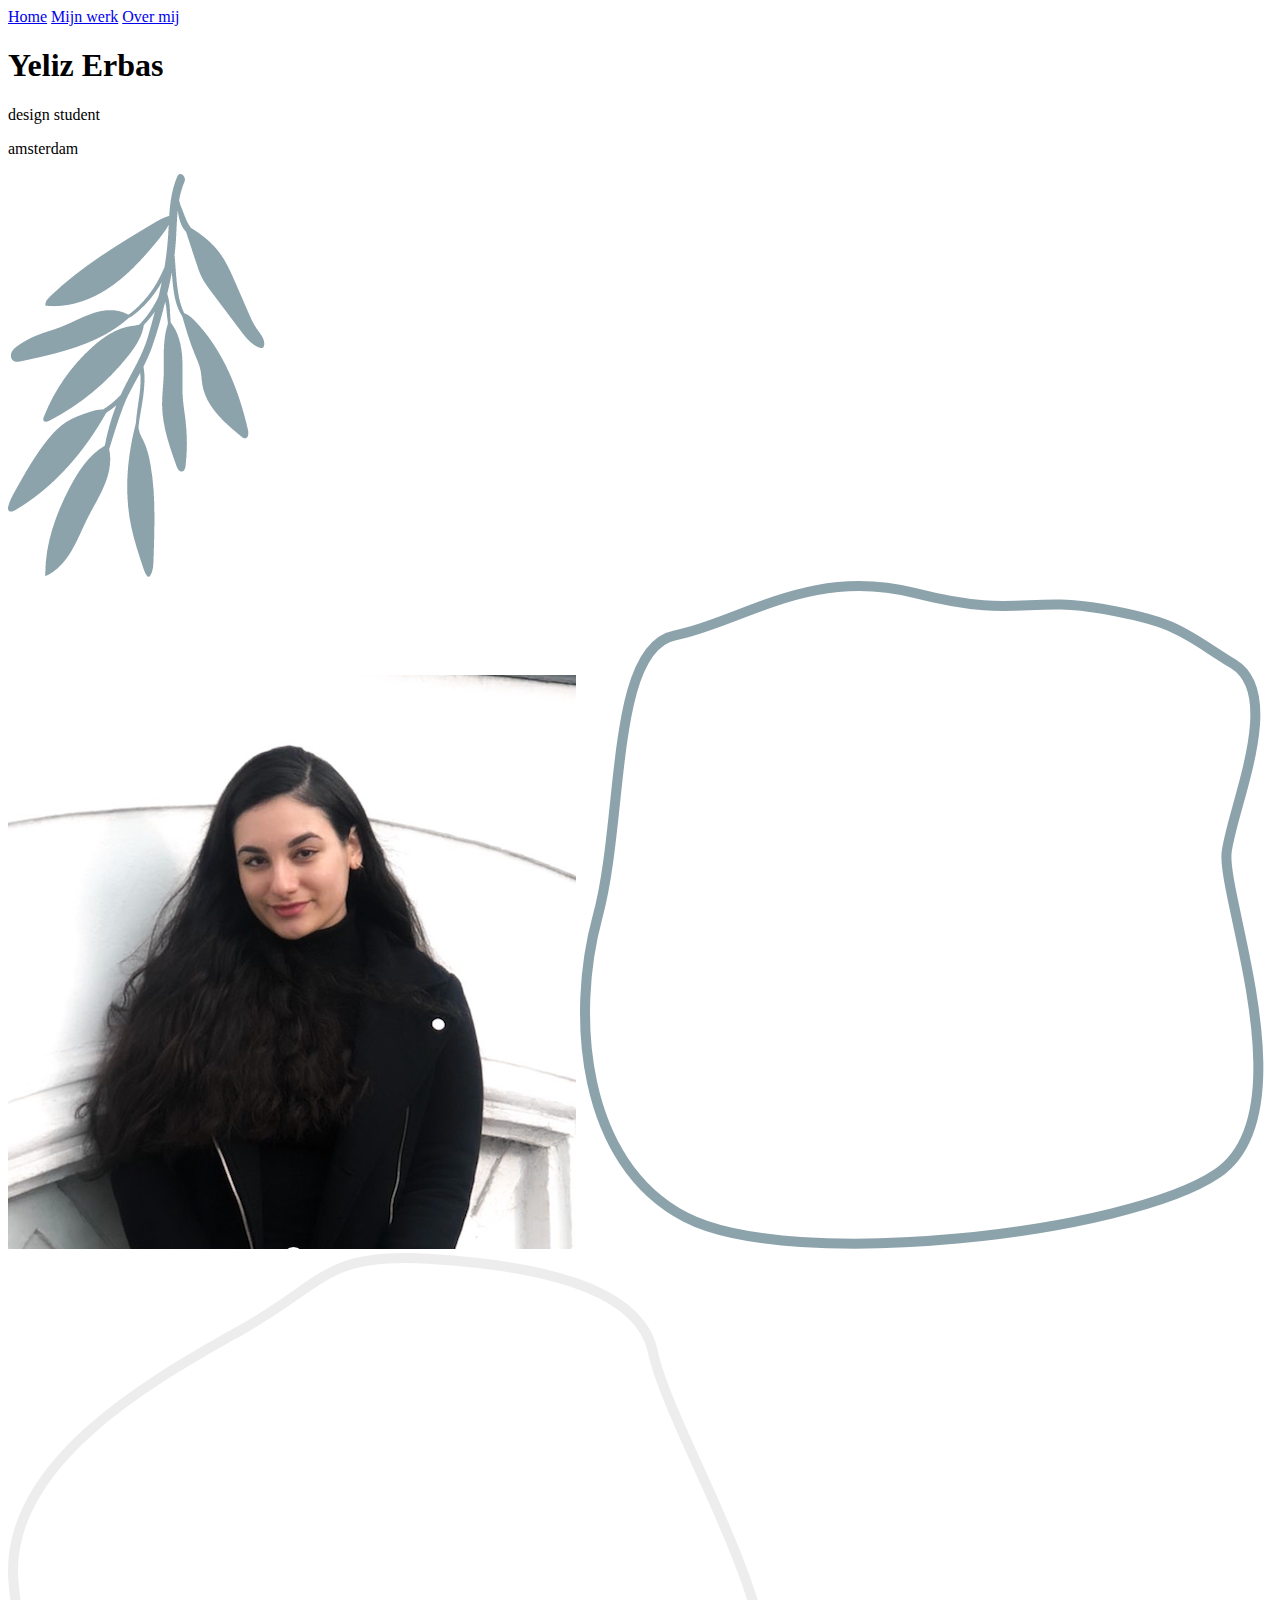
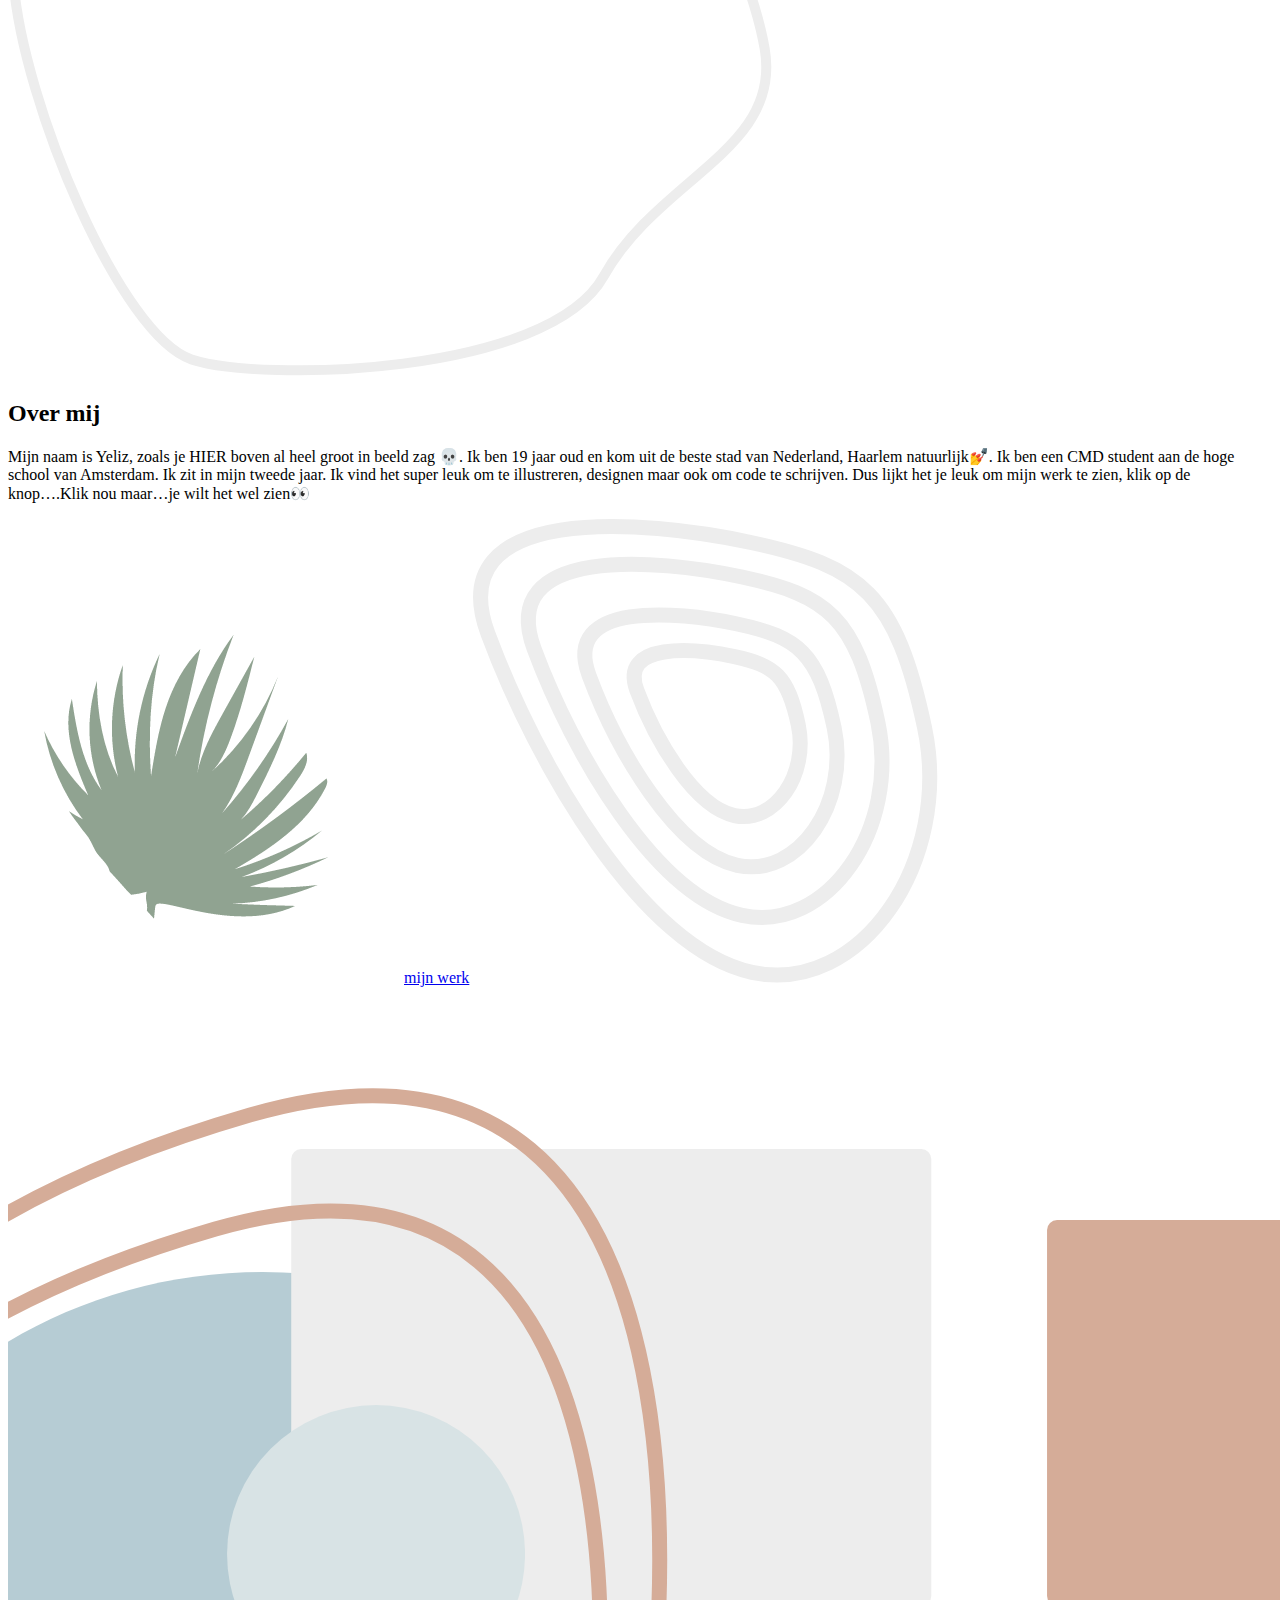
==== index.html @ 51a870b2 "Add files via upload" ====
<!DOCTYPE html>
<html lang="nl">
<head>
    <meta charset="UTF-8">
    <meta name="viewport" content="width=device-width, initial-scale=1.0">
    <title>Home</title>

    <link rel="stylesheet" href="styles/styles.css">
</head>


<body>
    <header>
        <nav>
            <a href="index.html">Home</a>
            <a href="mijn-werk.html">Mijn werk</a>
            <a href="over-mij.html">Over mij</a>
        </nav>


        <section>
            <h1>Yeliz Erbas</h1>
            <p>design student</p>
            <p>amsterdam</p>
        </section>

        <img id="blue-home" src="images/darkblue-leaves.png" alt="donker blauwe blaadjes">
    </header>
    



    <section id="profielfoto">
        <img id="foto" src="images/foto-zelf.png" alt="foto van Yeliz">
        <img id="blue-lines" src="images/blue-line-foto-zelf.png" alt="">
        <img id="cream-lines" src="images/cream-line-foto-zelf.png" alt="">
    </section>
   

        <div id="overmij-home"></div>
        <h2 class="home">Over mij</h2>
        <p class="home">Mijn naam is Yeliz, zoals je HIER boven al heel groot in beeld zag 💀. Ik ben 19 jaar oud en kom uit de beste stad van Nederland, Haarlem natuurlijk💅. Ik ben een CMD student aan de hoge school van Amsterdam. Ik zit in mijn tweede jaar. Ik vind het super leuk om te illustreren, designen maar ook om code te schrijven. Dus lijkt het je leuk om mijn werk te zien, klik op de knop….Klik nou maar…je wilt het wel zien👀</p>
        <img id="green-home" src="images/green-leaves-home-page.png" alt="">
        <a id="cta-home" href="mijn-werk.html">mijn werk</a>
    



    <!-- <img id="brown-home" src="images/brown-lines-home-page.png" alt="">
    <img id="dots-home" src="images/dots-home-page.png" alt=""> -->
    <img id="cream-home" src="images/cream-lines-home-page.png" alt="">
   
    



    <footer>
        <!-- <div id="footer1"></div>
        <div id="footer2"></div>
        <div id="footer3"></div>
        <div id="footer4"></div> -->
        <!-- <img src="" alt="">
        <img src="" alt=""> -->

        <img id="footah" src="images/Group 44.png" alt="">
       

        <!-- <button><img src="" alt=""></button> -->
    </footer>
    <script src="scripts/script.js"></script>
</body>
</html>
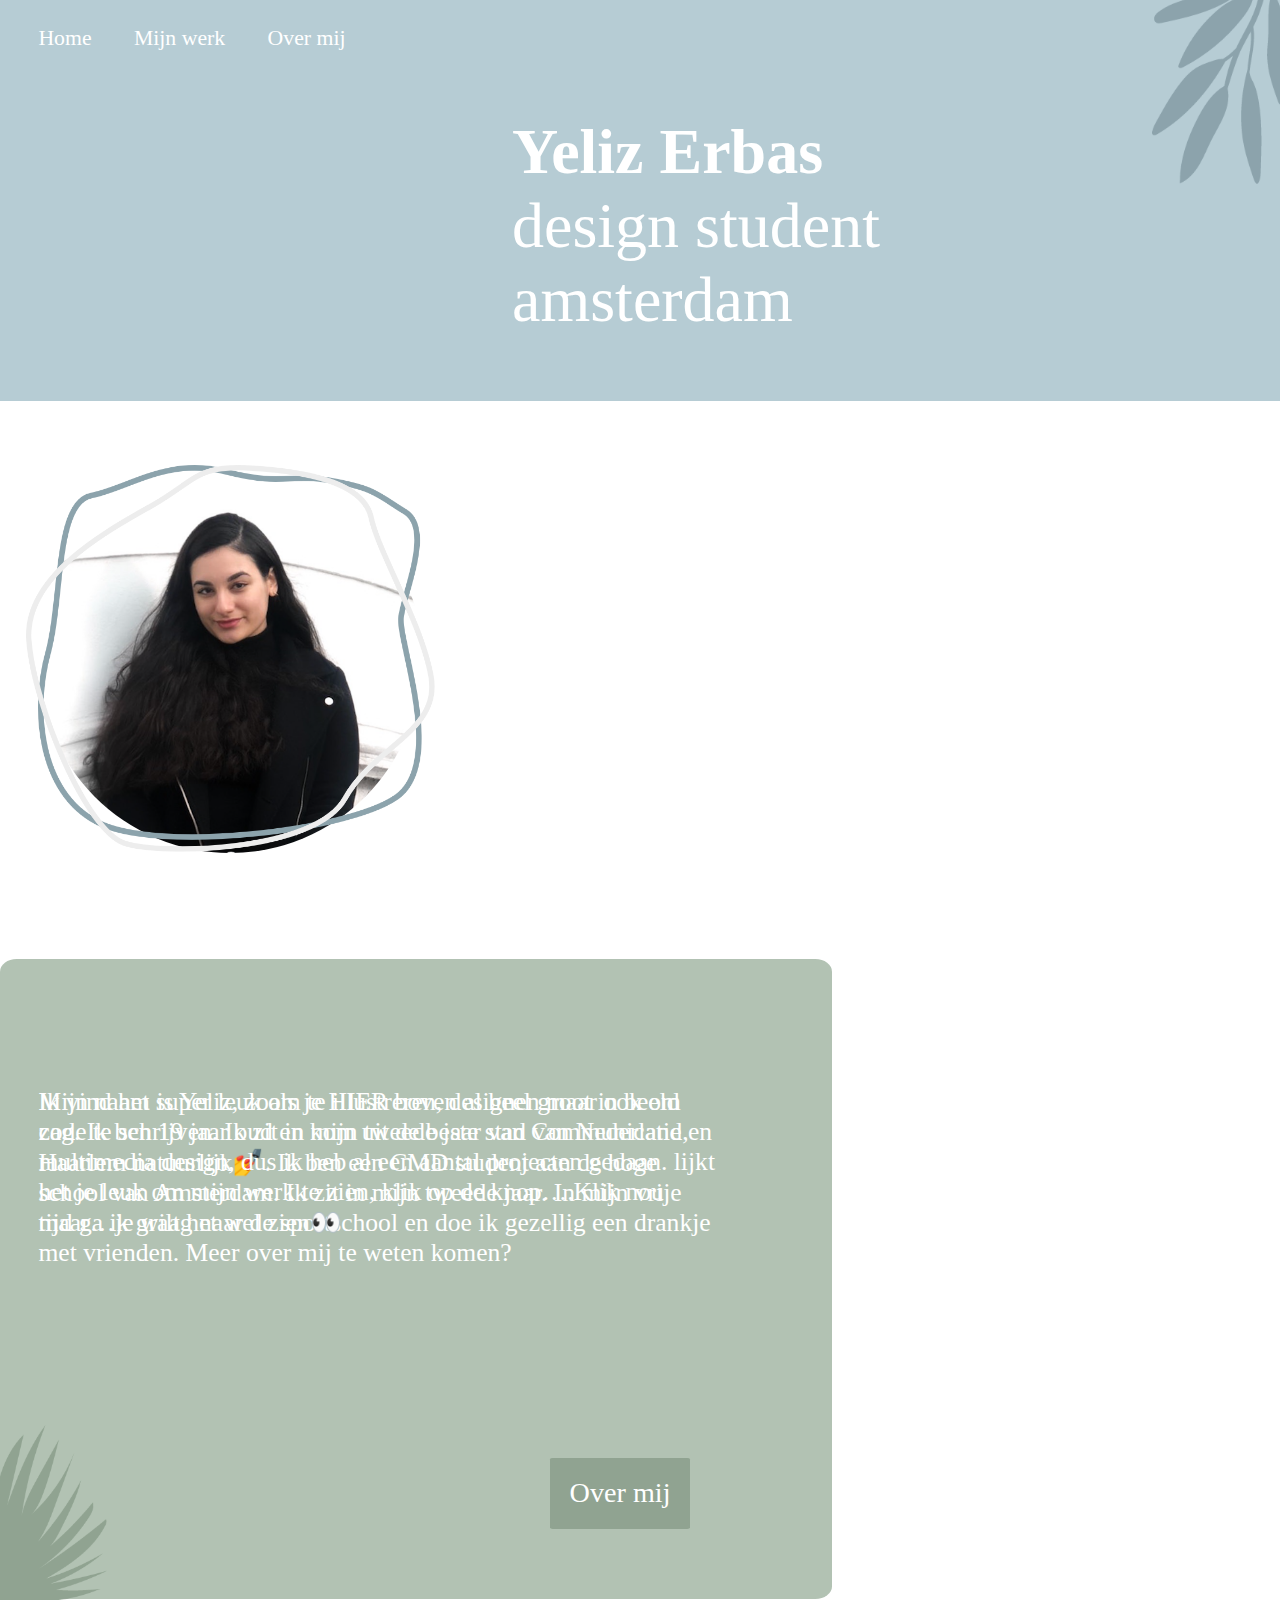
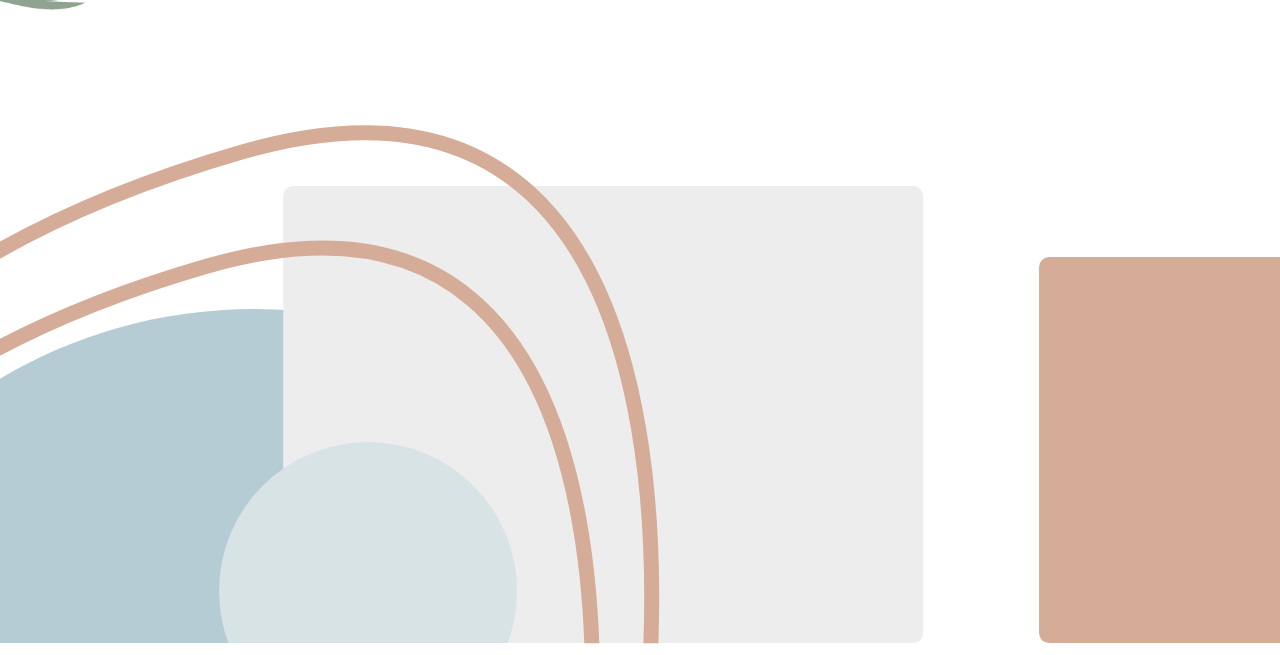
==== commit e90c940e: "Add files via upload" ====
--- a/index.html
+++ b/index.html
@@ -30,43 +30,32 @@
 
 
 
-    <section id="profielfoto">
         <img id="foto" src="images/foto-zelf.png" alt="foto van Yeliz">
         <img id="blue-lines" src="images/blue-line-foto-zelf.png" alt="">
         <img id="cream-lines" src="images/cream-line-foto-zelf.png" alt="">
-    </section>
+
    
 
         <div id="overmij-home"></div>
-        <h2 class="home">Over mij</h2>
-        <p class="home">Mijn naam is Yeliz, zoals je HIER boven al heel groot in beeld zag 💀. Ik ben 19 jaar oud en kom uit de beste stad van Nederland, Haarlem natuurlijk💅. Ik ben een CMD student aan de hoge school van Amsterdam. Ik zit in mijn tweede jaar. Ik vind het super leuk om te illustreren, designen maar ook om code te schrijven. Dus lijkt het je leuk om mijn werk te zien, klik op de knop….Klik nou maar…je wilt het wel zien👀</p>
+        <p class="home">Mijn naam is Yeliz, zoals je HIER boven al heel groot in beeld zag. Ik ben 19 jaar oud en kom uit de beste stad van Nederland, Haarlem natuurlijk💅. Ik ben een CMD student aan de hoge school van Amsterdam. Ik zit in mijn tweede jaar. In mijn vrije tijd ga ik graag naar de sportschool en doe ik gezellig een drankje met vrienden. Meer over mij te weten komen? </p>
         <img id="green-home" src="images/green-leaves-home-page.png" alt="">
-        <a id="cta-home" href="mijn-werk.html">mijn werk</a>
+        <a id="cta-home" href="over-mij.html">Over mij</a>
     
 
+        <div id="mijnwerk-home"></div>
+        <p class="home" id="home">Ik vind het super leuk om te illustreren, designen maar ook om code te schrijven. Ik zit in mijn tweede jaar van Communicatie en multimedia design, dus ik heb al een aantal projecten gedaan. lijkt het je leuk om mijn werk te zien, klik op de knop….Klik nou maar…je wilt het wel zien👀</p>
+        <a id="cta-home2" href="mijn-werk.html">mijn werk</a>
 
-
-    <!-- <img id="brown-home" src="images/brown-lines-home-page.png" alt="">
-    <img id="dots-home" src="images/dots-home-page.png" alt=""> -->
-    <img id="cream-home" src="images/cream-lines-home-page.png" alt="">
+    <!-- <img id="cream-home" src="images/light-blue-home.png" alt=""> -->
    
     
 
 
 
     <footer>
-        <!-- <div id="footer1"></div>
-        <div id="footer2"></div>
-        <div id="footer3"></div>
-        <div id="footer4"></div> -->
-        <!-- <img src="" alt="">
-        <img src="" alt=""> -->
+        <img id="footer-home" src="images/Group 44.png" alt="">
+   </footer>
 
-        <img id="footah" src="images/Group 44.png" alt="">
-       
-
-        <!-- <button><img src="" alt=""></button> -->
-    </footer>
     <script src="scripts/script.js"></script>
 </body>
 </html>--- a/styles/styles.css
+++ b/styles/styles.css
@@ -0,0 +1,336 @@
+/********************************************
+*********************************************
+********************RESET********************
+*********************************************
+********************************************/
+
+*,
+*::after,
+*::before {
+    box-sizing: border-box;
+    margin: 0;
+    user-select: none;
+    -webkit-user-select: none;
+    -webkit-user-drag: none;
+    outline-color: var(--focus);
+    overflow-x: hidden;
+}
+
+/********************************************
+*********************************************
+*******************FONT**********************
+*********************************************
+********************************************/
+
+:root{
+    --white: #ffffff;
+    --lightblue:#D8E3E5;
+    --blue:#B6CCD4;
+    --darkblue:#8CA3AC;
+    --cream:#EDEDED;
+    --lightgreen:#B2C2B3;
+    --darkgreen:#90A391;
+    --lightbrown:#D5AC98;
+    --darkbrown:#86614F;
+    --purple:#9992BE;
+}
+
+/********************************************
+*********************************************
+*******************FONT**********************
+*********************************************
+********************************************/
+
+@font-face{
+    font-family: 'lemonmilk-bold';
+    src: url('..assets/LEMONMILK-Bold.oft') format(oft);
+}
+
+@font-face{
+    font-family: 'lemonmilk-regular';
+    src: url('..assets/LEMONMILK-Regular.oft') format(oft);
+}
+
+@font-face{
+    font-family: 'lemonmilk-light';
+    src: url('..assets/LEMONMILK-Light.oft') format(oft);
+}
+
+/********************************************
+*********************************************
+*******************TEXT**********************
+*********************************************
+********************************************/
+
+h1{
+    color: var(--white);
+    font-family: 'lemonmilk-bold';
+}
+
+h2{
+    color: var(--white);
+    font-family: 'lemonmilk-bold';
+    font-size: 2vw;
+}
+
+p{
+    color: var(--white);
+}
+
+
+/********************************************
+*********************************************
+*******************HEADER********************
+*********************************************
+********************************************/
+
+header{
+    background-color: var(--blue);
+    padding-top: 2%;
+    padding-bottom: 5%; 
+}
+
+a{
+    font-family: 'lemonmilk-bold';
+    font-size: 1.7vw;
+    color: var(--white);
+    text-decoration: none;
+    margin-left: 3%;
+}
+
+header section {
+    position: relative;
+    margin-top: 5%;
+}
+
+header h1 {
+    font-size: 5vw;
+    position: relative;
+    left: 40%;
+}
+
+header p{
+    font-family: 'lemonmilk-light';
+    font-size: 5vw;
+    position: relative;
+    left: 40%;
+}
+
+section#profielfoto{
+    position: relative;
+    margin-top: -30%;
+}
+
+img#foto{
+    border-radius: 50%;
+    width: 30%; 
+    height: auto;
+    margin-top: 5%;
+    margin-left: 3%;
+}
+
+img#blue-lines{
+    width: 30%; 
+    height: auto;
+    margin-top: 5%;
+    margin-left: -30%;
+    position: absolute;
+}
+
+img#cream-lines{
+    width: 32%; 
+    height: auto;
+    margin-top: 5%;
+    margin-left: -31%;
+    position: absolute;
+}
+
+img#blue-home{
+    width: 15%; 
+    height: auto;
+    position: absolute;
+    top: -13%;
+    right: -5%;
+}
+
+
+/********************************************
+*********************************************
+*****************HOMEPAGE********************
+*********************************************
+********************************************/
+
+
+
+div#overmij-home{
+	background-color: var(--lightgreen);
+    width: 65%;
+    padding: 25%;
+    border-radius: 2%;
+    margin-top: 8%;
+
+}
+
+h2.home{
+    font-size: 3vw;
+    position: absolute;
+    margin-top: -45%;
+    margin-left: 25%;
+}
+
+p.home{
+    font-family: 'lemonmilk-regular';
+    font-size: 2vw;
+    position: absolute;
+    margin-top: -40%;
+    margin-left: 3%;
+    width: 53%;
+}
+
+img#brown-home{
+    top: 80%;
+    right: -20%;
+    width: 60%;
+    height: auto;
+    position: absolute;
+}
+
+img#dots-home{
+    top: 54%;
+    right: -7%;
+    width: 32%;
+    height: auto;
+    position: absolute;
+}
+
+img#cream-home{
+    margin-top: -4%;
+    margin-left: 47%;
+    width: 25%;
+    height: auto;
+    position: absolute;
+}
+
+a#cta-home{
+    font-family: 'lemonmilk-bold';
+    font-size: 2.2vw;
+    color: var(--white);
+    background-color: var(--darkgreen);
+    padding: 1.5% 1.5% 1.5% 1.5%;
+    border-radius: 2%;
+    position: absolute;
+    margin-top: -11%;
+    margin-left: 43%;
+}
+
+img#green-home{
+    margin-top: -16%;
+    margin-left: -8%;
+    width: 20%;
+    height: auto;
+    position: absolute;
+    }
+
+
+/********************************************
+*********************************************
+*******************FOOTER********************
+*********************************************
+********************************************/
+/* footer{
+    position: absolute;
+    left: 0;
+    bottom: 0; 
+} */
+
+/* div#footer1{
+    background-color: var(--blue);
+    border-radius: 50%;
+    width: 25%;
+    height: auto;
+    padding: 25%;
+    z-index: -2;
+    position: relative;
+}
+
+div#footer2{
+    background-color: var(--lightblue);
+    border-radius: 50%;
+    width: 10%;
+    height: auto;
+    padding: 10%;
+    z-index: -1;
+    position: relative;
+}
+
+div#footer3{
+    background-color: var(--cream);
+    width: 15%;
+    height: auto;
+    padding: 15%;
+    border-radius: 2%;
+    position: relative;
+    left: 20%;
+}
+
+div#footer4{
+    background-color: var(--lightbrown);
+    width: 40%;
+    padding: 12%;
+    border-radius: 2%;
+    position: relative;
+    left: 60%;
+} */
+
+
+img#footah{
+    overflow: hidden;
+    margin-top: 6%;
+    width: 100%;
+    height: auto;
+}
+
+/********************************************
+*********************************************
+*****************ABOUT ME********************
+*********************************************
+********************************************/
+header#overmij{
+    background-color: var(--blue);
+    padding-top: 2%;
+    padding-bottom: 18.5%; 
+}
+
+div#overmij{
+	background-color: var(--purple);
+    width: 65%;
+    padding: 25%;
+    border-radius: 2%;
+    margin-top: 8%;
+
+}
+
+div#overmij2{
+	background-color: var(--blue);
+    width: 65%;
+    padding: 25%;
+    border-radius: 2%;
+    margin-top: 8%;
+
+}
+
+h2.overmij{
+    font-size: 3vw;
+    position: absolute;
+    margin-top: -45%;
+    margin-left: 18%;
+}
+
+
+span#paars{
+    color: #634B6F;
+}
+
+span#blauw{
+    color: var(--darkblue);
+}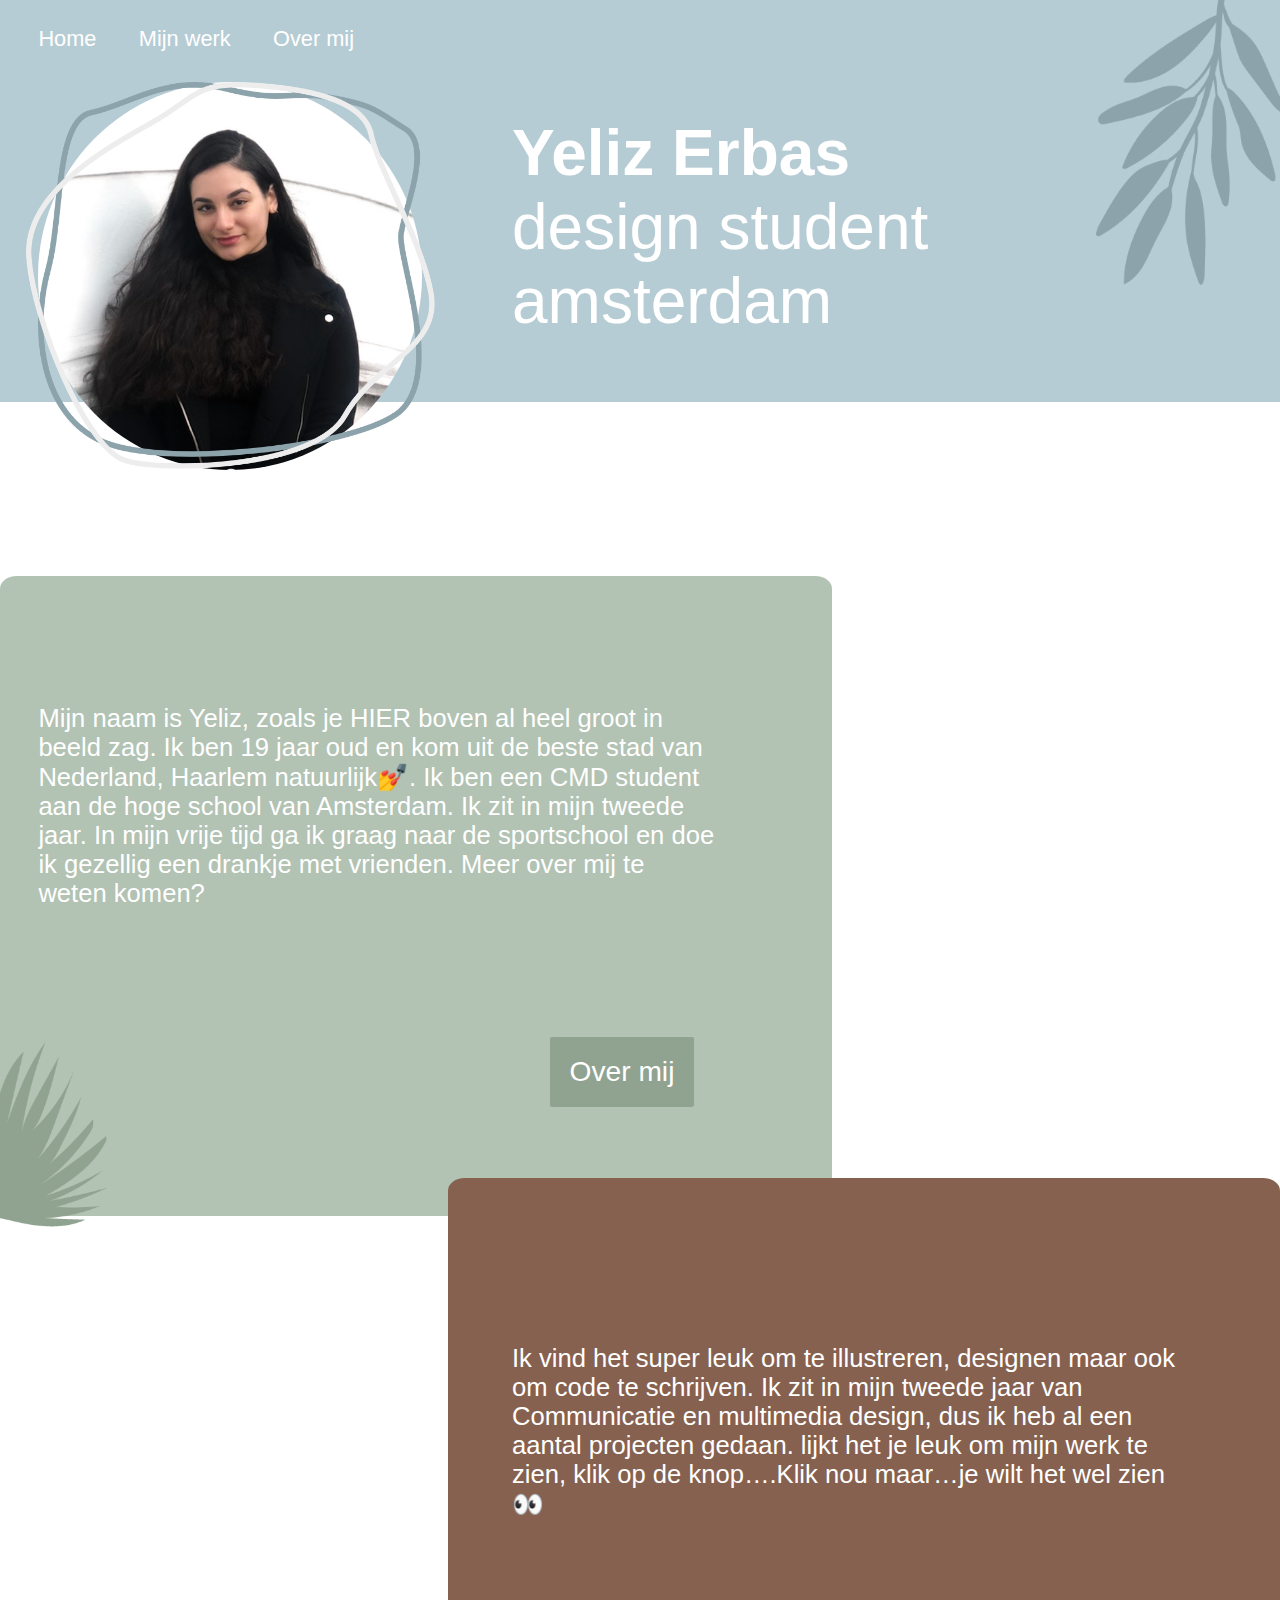
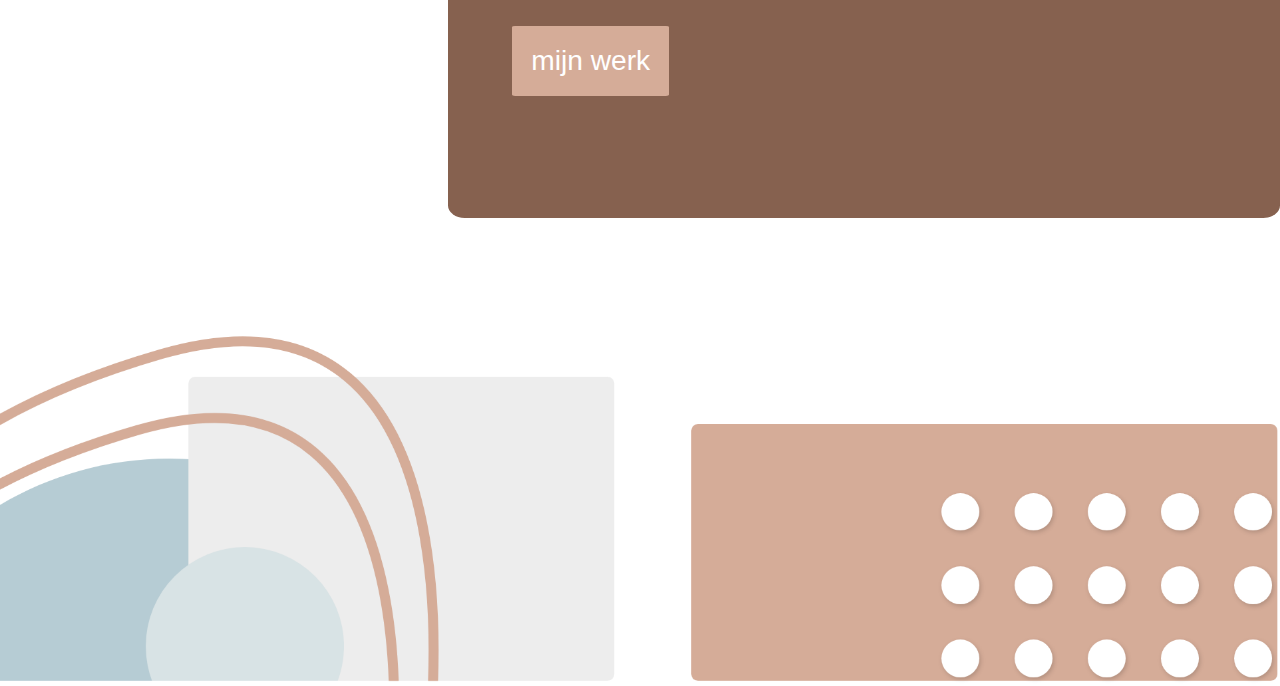
==== commit a8e61726: "Add files via upload" ====
--- a/index.html
+++ b/index.html
@@ -45,9 +45,6 @@
         <div id="mijnwerk-home"></div>
         <p class="home" id="home">Ik vind het super leuk om te illustreren, designen maar ook om code te schrijven. Ik zit in mijn tweede jaar van Communicatie en multimedia design, dus ik heb al een aantal projecten gedaan. lijkt het je leuk om mijn werk te zien, klik op de knop….Klik nou maar…je wilt het wel zien👀</p>
         <a id="cta-home2" href="mijn-werk.html">mijn werk</a>
-
-    <!-- <img id="cream-home" src="images/light-blue-home.png" alt=""> -->
-   
     
 
 
--- a/styles/styles.css
+++ b/styles/styles.css
@@ -24,6 +24,7 @@
 
 :root{
     --white: #ffffff;
+    --black: #000000;
     --lightblue:#D8E3E5;
     --blue:#B6CCD4;
     --darkblue:#8CA3AC;
@@ -64,18 +65,30 @@
 
 h1{
     color: var(--white);
-    font-family: 'lemonmilk-bold';
+    font-family: 'lemonmilk-bold', Impact, Haettenschweiler, 'Arial Narrow Bold', sans-serif;
 }
 
 h2{
     color: var(--white);
-    font-family: 'lemonmilk-bold';
+    font-family: 'lemonmilk-bold', Impact, Haettenschweiler, 'Arial Narrow Bold', sans-serif;
     font-size: 2vw;
 }
 
+h3{
+    color: var(--white);
+    font-family: 'lemonmilk-bold', Impact, Haettenschweiler, 'Arial Narrow Bold', sans-serif;
+    font-size: 1.7vw;
+}
+
 p{
     color: var(--white);
-}
+    font-family: 'lemonmilk-regular',  Arial, Helvetica, sans-serif;
+    font-size: 1.5vw;
+}
+
+
+
+
 
 
 /********************************************
@@ -91,7 +104,7 @@
 }
 
 a{
-    font-family: 'lemonmilk-bold';
+    font-family: 'lemonmilk-bold', Impact, Haettenschweiler, 'Arial Narrow Bold', sans-serif;
     font-size: 1.7vw;
     color: var(--white);
     text-decoration: none;
@@ -110,7 +123,7 @@
 }
 
 header p{
-    font-family: 'lemonmilk-light';
+    font-family: 'lemonmilk-light'  Arial, Helvetica, sans-serif;
     font-size: 5vw;
     position: relative;
     left: 40%;
@@ -125,11 +138,35 @@
     border-radius: 50%;
     width: 30%; 
     height: auto;
+    margin-top: -25%;
+    margin-left: 3%;
+}
+
+img#blue-lines{
+    width: 30%; 
+    height: auto;
+    margin-top: -25%;
+    margin-left: -30%;
+    position: absolute;
+}
+
+img#cream-lines{
+    width: 32%; 
+    height: auto;
+    margin-top: -25%;
+    margin-left: -31%;
+    position: absolute;
+}
+
+img#foto2{
+    border-radius: 50%;
+    width: 30%; 
+    height: auto;
     margin-top: 5%;
     margin-left: 3%;
 }
 
-img#blue-lines{
+img#blue-lines2{
     width: 30%; 
     height: auto;
     margin-top: 5%;
@@ -137,7 +174,7 @@
     position: absolute;
 }
 
-img#cream-lines{
+img#cream-lines2{
     width: 32%; 
     height: auto;
     margin-top: 5%;
@@ -149,9 +186,75 @@
     width: 15%; 
     height: auto;
     position: absolute;
-    top: -13%;
-    right: -5%;
-}
+    top: -1em;
+    right: -.5em;
+}
+
+
+
+
+/*****************************
+************HEADER 2**********
+******************************/
+header.rest{
+    background-color: transparent;
+}
+
+a.rest{
+    color: black;
+}
+
+img#mijn-werk-lijntjes{
+    width: 30%;
+    height: auto;
+    position: absolute;
+    top: -8vw;
+    left: -8vw;
+    z-index: -1;
+}
+
+h1.header-h1{
+    position: absolute;
+    margin-top: 2em;
+    margin-left: .5em;
+    z-index: +1;
+}
+
+div.header-circel{
+    background-color: var(--darkblue);
+    width: 25%;
+    padding: 25%;
+    border-radius: 50%;
+
+    position: absolute;
+    margin-top: -20%;
+    right: 10%;
+    z-index: -2;
+}
+
+div.header-label{
+    background-color: var(--blue);
+    width: 45%;
+    padding: 7%;
+    border-radius: 2%;
+    margin-top: 8%;
+
+    position: absolute;
+    margin-top: 7%;
+    right: 20%;
+    z-index: -1;
+}
+
+div#illustratie-circel{
+    background-color: var(--blue);
+}
+
+div#illustratie-label{
+    background-color: var(--darkblue);
+}
+
+
+
 
 
 /********************************************
@@ -159,9 +262,6 @@
 *****************HOMEPAGE********************
 *********************************************
 ********************************************/
-
-
-
 div#overmij-home{
 	background-color: var(--lightgreen);
     width: 65%;
@@ -171,6 +271,17 @@
 
 }
 
+
+div#mijnwerk-home{
+	background-color: var(--darkbrown);
+    width: 65%;
+    padding: 25%;
+    border-radius: 2%;
+    margin-top: -3%;
+    position: absolute;
+    right: 0;
+}
+
 h2.home{
     font-size: 3vw;
     position: absolute;
@@ -179,12 +290,18 @@
 }
 
 p.home{
-    font-family: 'lemonmilk-regular';
+    font-family: 'lemonmilk-regular'  Arial, Helvetica, sans-serif;
     font-size: 2vw;
     position: absolute;
     margin-top: -40%;
     margin-left: 3%;
     width: 53%;
+}
+
+p#home{
+    position: absolute;
+    margin-top: 10%;
+    margin-left: 40%;
 }
 
 img#brown-home{
@@ -204,23 +321,37 @@
 }
 
 img#cream-home{
-    margin-top: -4%;
-    margin-left: 47%;
-    width: 25%;
-    height: auto;
-    position: absolute;
+    margin-top: 42%;
+    margin-left: 37%;
+    width: 28%;
+    height: auto;
+    position: absolute;
+    z-index: +1;
 }
 
 a#cta-home{
-    font-family: 'lemonmilk-bold';
+    font-family: 'lemonmilk-bold', Impact, Haettenschweiler, 'Arial Narrow Bold', sans-serif;
     font-size: 2.2vw;
     color: var(--white);
     background-color: var(--darkgreen);
     padding: 1.5% 1.5% 1.5% 1.5%;
     border-radius: 2%;
     position: absolute;
-    margin-top: -11%;
+    margin-top: -14%;
     margin-left: 43%;
+}
+
+a#cta-home2{
+    font-family: 'lemonmilk-bold', Impact, Haettenschweiler, 'Arial Narrow Bold', sans-serif;
+    font-size: 2.2vw;
+    color: var(--white);
+    background-color: var(--lightbrown);
+    padding: 1.5% 1.5% 1.5% 1.5%;
+    border-radius: 2%;
+    position: absolute;
+    margin-top: 32%;
+    margin-left: 40%;
+    z-index: +1;
 }
 
 img#green-home{
@@ -232,63 +363,11 @@
     }
 
 
-/********************************************
-*********************************************
-*******************FOOTER********************
-*********************************************
-********************************************/
-/* footer{
-    position: absolute;
-    left: 0;
-    bottom: 0; 
-} */
-
-/* div#footer1{
-    background-color: var(--blue);
-    border-radius: 50%;
-    width: 25%;
-    height: auto;
-    padding: 25%;
-    z-index: -2;
-    position: relative;
-}
-
-div#footer2{
-    background-color: var(--lightblue);
-    border-radius: 50%;
-    width: 10%;
-    height: auto;
-    padding: 10%;
-    z-index: -1;
-    position: relative;
-}
-
-div#footer3{
-    background-color: var(--cream);
-    width: 15%;
-    height: auto;
-    padding: 15%;
-    border-radius: 2%;
-    position: relative;
-    left: 20%;
-}
-
-div#footer4{
-    background-color: var(--lightbrown);
-    width: 40%;
-    padding: 12%;
-    border-radius: 2%;
-    position: relative;
-    left: 60%;
-} */
-
-
-img#footah{
-    overflow: hidden;
-    margin-top: 6%;
-    width: 100%;
-    height: auto;
-}
+
+
+
+
+
 
 /********************************************
 *********************************************
@@ -310,20 +389,40 @@
 
 }
 
+
 div#overmij2{
 	background-color: var(--blue);
     width: 65%;
     padding: 25%;
     border-radius: 2%;
-    margin-top: 8%;
-
-}
-
-h2.overmij{
+    margin-top: -3%;
+    position: absolute;
+    right: 0;
+}
+
+h2#overmij{
     font-size: 3vw;
     position: absolute;
     margin-top: -45%;
-    margin-left: 18%;
+    margin-left: 17%;
+}
+
+p#overmij{
+    position: absolute;
+    margin-top: -37%;
+}
+
+h2#overmij2{
+    font-size: 3vw;
+    position: absolute;
+    margin-top: 2%;
+    margin-left: 50%;
+}
+
+p#overmij2{
+    position: absolute;
+    margin-top: 10%;
+    margin-left: 40%;
 }
 
 
@@ -333,4 +432,740 @@
 
 span#blauw{
     color: var(--darkblue);
+}
+
+span#zwart{
+    color: var(--black);
+}
+
+
+
+
+
+
+
+
+/********************************************
+*********************************************
+*****************MIJN WERK*******************
+*********************************************
+********************************************/
+
+/*****************
+********EEN*******
+*****************/
+div#mijn-werk1{
+    background-color: var(--darkgreen);
+    width: 60%;
+    padding: 15%;
+    border-radius: 2%;
+    margin-top: 8%;
+
+    position: absolute;
+    margin-top: 20%;
+}
+
+h2#mijn-werk1{
+
+}
+
+p#mijn-werk1{
+    font-size: 1.5vw;
+    color: black;
+    width: 20%;
+}
+
+
+/*****************
+*******TWEE*******
+*****************/
+
+div#mijn-werk2{
+    background-color: var(--lightgreen);
+    width: 75%;
+    padding: 25%;
+    border-radius: 2%;
+    margin-top: 8%;
+
+    position: absolute;
+    margin-top: 40%; 
+    margin-left: 10%;
+    z-index: -1;
+}
+
+h2#mijn-werk2{
+    position: absolute;
+    margin-top: 50%; 
+    margin-left: 35%;
+}
+
+p#mijn-werk2{
+    font-size: 1.5vw;
+    color: var(--white);
+    width: 30%;
+
+    position: absolute;
+    margin-top: 55%; 
+    margin-left: 45%;
+}
+
+img#mijn-werk2{
+    position: absolute;
+    width: 25%;
+    height: auto;
+    margin-top: 60%; 
+    margin-left: 15%;
+}
+
+/*****************
+*******DRIE*******
+*****************/
+
+div#mijn-werk3{
+    background-color: var(--blue);
+    width: 65%;
+    padding: 20%;
+    border-radius: 2%;
+    margin-top: 8%;
+
+    position: absolute;
+    margin-top: 82%; 
+}
+
+h2#mijn-werk3{
+    position: absolute;
+    margin-top: 87%; 
+    margin-left: 20%;
+    
+}
+
+p#mijn-werk3{
+    font-size: 1.5vw;
+    color: var(--white);
+    width: 30%;
+
+    position: absolute;
+    margin-top: 95%; 
+    margin-left: 30%;
+}
+
+img#mijn-werk3{
+    position: absolute;
+    width: 18%;
+    height: auto;
+    margin-top: 95%; 
+    margin-left: 5%;
+}
+
+/*****************
+*******VIER*******
+*****************/
+div#mijn-werk4{
+    background-color: var(--darkblue);
+    width: 75%;
+    padding: 20%;
+    border-radius: 2%;
+    margin-top: 8%;
+
+    position: absolute;
+    margin-top: 120%; 
+    right: 0;
+}
+
+h2#mijn-werk4{
+    position: absolute;
+    margin-top: 127%; 
+    margin-left: 30%;
+}
+
+p#mijn-werk4{
+    font-size: 1.5vw;
+    color: var(--white);
+    width: 20%;
+
+    position: absolute;
+    margin-top: 132%; 
+    margin-left: 30%;
+}
+
+img#mijn-werk4{
+    height: auto;
+    width: 14%;
+    position: absolute;
+    margin-top: 133%; 
+    margin-left: 60%;
+    z-index: +1;
+
+}
+
+img#mijn-werk4-2{
+    height: auto;
+    width: 15%;
+    position: absolute;
+    margin-top: 129%; 
+    margin-left: 73%;
+}
+
+/*****************
+*******VIJF*******
+*****************/
+div#mijn-werk5{
+    background-color: var(--purple);
+    width: 70%;
+    padding: 20%;
+    border-radius: 2%;
+    margin-top: 8%;
+
+    position: absolute;
+    margin-top: 155%; 
+}
+
+h2#mijn-werk5{
+    
+}
+
+p#mijn-werk5{
+    font-size: 1.5vw;
+    color: black;
+    width: 20%;
+}
+
+
+/*****************
+********ZES*******
+*****************/
+/* div#mijn-werk6{
+    background-color: var(--darkbrown);
+    width: 65%;
+    padding: 25%;
+    border-radius: 2%;
+    margin-top: 8%;
+
+    right: 0;
+    position: absolute;
+    margin-top: 190%; 
+}
+
+h2#mijn-werk6{
+    position: absolute;
+    margin-top: 193%;
+    margin-left: 40%;
+    
+}
+
+p#mijn-werk6{
+    font-size: 1.5vw;
+    color: var(--white);
+    width: 30%;
+
+    position: absolute;
+    margin-top: 210%; 
+    margin-left: 65%;
+
+} */
+
+/********************************************
+*********************************************
+****************ILLUSTRATIE******************
+*********************************************
+********************************************/
+h1#illustratie{
+    margin-left: -.1em;
+}
+
+p#illustratie-tekst{
+    font-size: 1.5vw;
+    width: 45%;
+    top: 25em;
+    left: 5%;
+    position: absolute;
+}
+
+img.illustratie{
+    display: flex;
+    flex-direction: row;
+    width: 100%;
+    height: auto;
+    margin-top: 5%;
+    right: 0;
+}
+
+div#illustratie-tekst{
+    background-color: var(--blue);
+    width: 65%;
+    padding: 15%;
+    border-radius: 4px;
+    margin-top: 20%;
+    position: absolute;
+}
+
+div#illustratie-body{
+    background-color: var(--darkblue);
+    width: 65%;
+    padding: 15%;
+    border-radius: 4px;
+
+    position: absolute;
+    margin-top: 45%;
+    right: 0;
+}
+
+
+
+/********************************************
+*********************************************
+******************SNAPCHAT*******************
+*********************************************
+********************************************/
+h2#snapchat{
+    margin-top: 55%;
+    margin-left: 55%;
+    position: absolute;
+    z-index: +1;
+}
+
+div#snapchat-label{
+    width: 57%;
+}
+
+h1#snapchat{
+    margin-left: -2.8em;
+}
+
+div#snapchat-body{
+    background-color: var(--blue);
+    width: 65%;
+    padding: 15%;
+    border-radius: 4px;
+
+    position: absolute;
+    margin-top: 45%;
+    right: 0;
+
+    display: grid;
+    grid-template-columns: 1fr 1fr;
+    grid-column-gap: 3em;
+}
+
+p#snapchat-tekst{
+    font-size: 1.5vw;
+    width: 45%;
+    top: 25em;
+    left: 5%;
+    position: absolute;
+}
+
+div#snapchat-tekst{
+    background-color: var(--darkblue);
+    width: 65%;
+    padding: 15%;
+    border-radius: 4px;
+    margin-top: 20%;
+    position: absolute;
+}
+
+img.snapchat{ 
+    width: 99%;
+    height: auto;
+    margin-top: 20%;
+}
+/********************************************
+*********************************************
+*******************LYRICS********************
+*********************************************
+********************************************/
+div#lyric-label{
+    background-color: var(--lightgreen);
+}
+
+div#lyric-circel{
+    background-color: var(--darkgreen);
+    z-index: -4;
+}
+
+h1#lyric-h1{
+    margin-left: -.1em;
+}
+
+div#lyric1{
+    background-color: var(--lightgreen);
+    width: 65%;
+    padding: 15%;
+    border-radius: 4px;
+
+    position: absolute;
+    margin-top: 20%;
+    right: 0;
+    z-index: -3;
+}
+
+div#lyric2{
+    background-color: var(--darkgreen);
+    width: 65%;
+    padding: 25%;
+    border-radius: 4px;
+
+    position: absolute;
+    margin-top: 40%;
+    z-index: -2;
+}
+
+div#lyric3{
+    background-color: var(--lightgreen);
+    width: 75%;
+    padding: 15%;
+    padding-bottom: 135%;
+    border-radius: 4px;
+
+    position: absolute;
+    margin-top: 80%;
+    right: 0;
+    z-index: -1;
+}
+
+div#lyric4{
+    background-color: var(--darkgreen);
+    width: 65%;
+    padding: 25%;
+    border-radius: 4px;
+
+    position: absolute;
+    margin-top: 90%;
+    z-index: -4;
+}
+
+
+
+li{
+    font-family: 'lemonmilk-regular', Arial, Helvetica, sans-serif;
+    font-size: 1.5vw;
+    color: var(--white);
+}
+
+
+h2#onderzoek{
+    margin-top: 85%;
+    right: 3%;
+    position: absolute;
+
+}
+
+img#wallows{
+    margin-top: 90%;
+    margin-left: 30%;
+    width: 20%;
+    z-index: +2;
+}
+
+p#onderzoek{
+    width: 45%;
+    position: absolute;
+    right: 3%;
+    margin-top: -20%;
+    font-size: 1.2vw;
+}
+
+p#onderzoek2{
+    width: 45%;
+    position: absolute;
+    right: 3%;
+    margin-top: -10%;
+    font-size: 1.2vw;
+}
+
+p#onderzoek3{
+    width: 45%;
+    position: absolute;
+    right: 3%;
+    margin-top: -5%;
+    font-size: 1.2vw;
+}
+
+h2#visueel{
+    position: absolute;
+    margin-top: 10%;
+    margin-left: 50%;
+}
+
+p#visueel{
+    font-size: 1.2vw;
+    margin-top: 15%;
+    width: 60%;
+    margin-left: 30%;
+}
+
+h3#onzeker{
+    position: absolute;
+    margin-left: 35%;
+    margin-top: 3%;
+}
+
+h3#verbonden{
+    position: absolute;
+    right: 10%;
+    margin-top: 3%;
+}
+
+img#onzeker{
+    width: 23%;
+    position: absolute;
+    margin-left: 30%;
+    margin-top: 6%;
+
+}
+
+img#verbonden{
+    width: 20%;
+    position: absolute;
+    right: 6%;
+    margin-top: 6%;
+}
+
+p#analyse{
+    width: 60%;
+    margin-top: 35%;
+    position: absolute;
+    margin-left: 30%;
+    font-size: 1.2vw;
+}
+
+p#een{
+    width: 60%;
+    margin-top: 42%;
+    position: absolute;
+    margin-left: 30%;
+    font-size: 1.2vw;
+}
+
+p#twee{
+    width: 60%;
+    margin-top: 46%;
+    position: absolute;
+    margin-left: 30%;
+    font-size: 1.2vw;
+}
+
+p#drie{
+    width: 60%;
+    margin-top: 49%;
+    position: absolute;
+    margin-left: 30%;
+    font-size: 1.2vw;
+}
+
+p#vier{
+    width: 60%;
+    margin-top: 53%;
+    position: absolute;
+    margin-left: 30%;
+    font-size: 1.2vw;
+}
+
+p#einde{
+    width: 60%;
+    margin-top: 80%;
+    position: absolute;
+    margin-left: 30%;
+    font-size: 1.2vw;
+}
+
+img#lyric1{
+    width: 20%;
+    position: absolute;
+    margin-left: 35%;
+    margin-top: 67%;
+}
+
+img#lyric2{
+    width: 18%;
+    position: absolute;
+    margin-top: 60%;
+    right: 15%;
+    
+
+}
+
+h2#einde{
+    position: absolute;
+    margin-top: 110%;
+    margin-left: 5%;
+    position: absolute;
+}
+
+iframe{
+    position: absolute;
+    margin-top: 120%;
+    margin-left: 5%;
+    width: 25%;
+    height: 50%;
+}
+/********************************************
+*********************************************
+****************SIDEMEN**********************
+*********************************************
+********************************************/
+
+
+div#sidemen-label{
+    background-color: var(--darkbrown);
+    width: 57%;
+}
+
+div#sidemen-circel{
+    background-color: var(--lightbrown);
+}
+
+h1#sidemen{
+    margin-left: -2.7em;
+}
+
+div#sidemen1{
+    background-color: var(--darkbrown);
+    width: 65%;
+    padding: 15%;
+    border-radius: 4px;
+
+    position: absolute;
+    margin-top: 20%;
+    right: 0;
+}
+
+h2#sidemen{
+    position: absolute;
+    margin-left: 40%;
+    margin-top: 25%;
+    }
+    
+p#sidemen{
+    position: absolute; 
+    margin-left: 40%;
+    margin-top: 30%; 
+}
+
+h2#sidemen1{
+    position: absolute;
+    margin-left: 90%;
+    margin-top: 25%;
+    }
+    
+p#sidemen1{
+    position: absolute; 
+    margin-left: 85%;
+    margin-top: 30%; 
+}
+
+div#sidemen2{
+    background-color: var(--lightbrown);
+    width: 65%;
+    padding: 25%;
+    border-radius: 4px;
+
+    position: absolute;
+    margin-top: 40%;
+}
+
+h2#sidemen2{
+    width: 60%;
+    position: absolute;
+    margin-left: 2%;
+    margin-top: 45%;
+    }
+    
+p#sidemen2{
+    width: 60%;
+    position: absolute; 
+    margin-left: 2%;
+    margin-top: 50%; 
+}
+
+
+div#sidemen3{
+    background-color: var(--darkbrown);
+    width: 75%;
+    padding: 25%;
+    border-radius: 4px;
+
+    position: absolute;
+    margin-top: 80%;
+    right: 0;
+}
+
+h2#sidemen3{
+width: 60%;
+position: absolute;
+margin-left: 30%;
+margin-top: 87%;
+}
+
+p#sidemen3{
+width: 60%;
+position: absolute; 
+margin-left: 30%;
+margin-top: 97%; 
+}
+
+a.sidemen{
+    color: var(--white);
+    text-decoration: underline;
+    position: absolute; 
+    margin-left: 30%;
+    margin-top: 107%; 
+}
+
+a#sidemen{
+    margin-top: 110%; 
+}
+
+a.sidemen:hover{
+    color: var(--lightbrown);
+    text-decoration: underline;
+}
+
+
+/********************************************
+*********************************************
+*******************FOOTER********************
+*********************************************
+********************************************/
+
+img#footer-home{
+    width: 100%;
+    height: auto;
+    position: absolute;
+    margin-top: 51%;
+}
+
+img#footer-over-mij{
+    width: 100%;
+    height: auto;
+    position: absolute;
+    margin-top: 60%;
+}
+
+img#footer-mijn-werk{
+    width: 100%;
+    height: auto;
+    position: absolute;
+    margin-top: 200%;
+}
+
+img#footer-illustratie{
+    width: 100%;
+    height: auto;
+    position: absolute;
+    margin-top: 400%;
+}
+
+img#footer-snap{
+    width: 100%;
+    height: auto;
+    position: absolute;
+    margin-top: 180%;
+}
+
+img#footer-sidemen{
+    width: 100%;
+    height: auto;
+    position: absolute;
+    margin-top: 140%;
 }